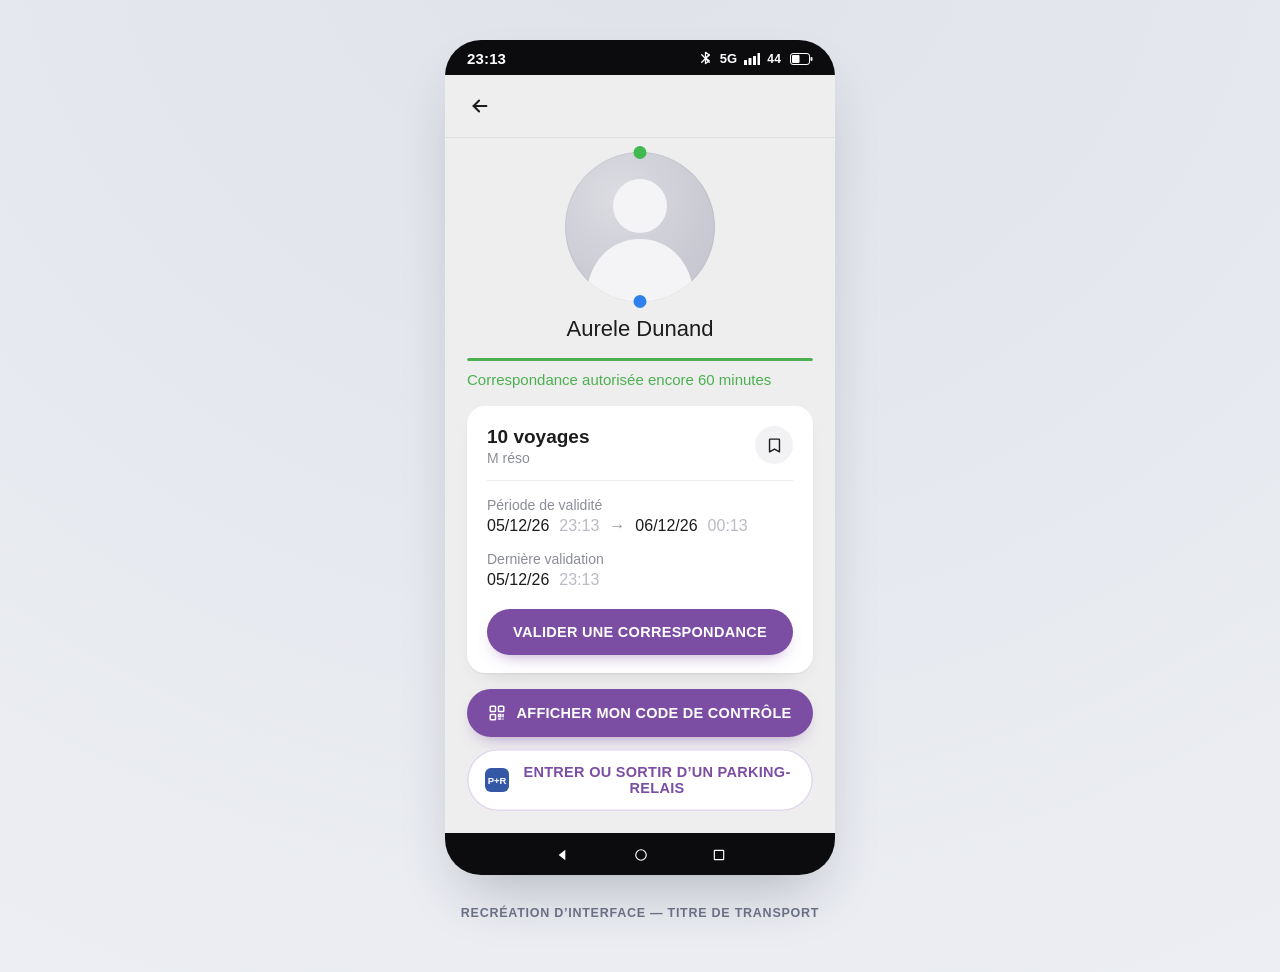
==== pass.html @ 6a15a792 "Start" ====
<!doctype html>
<html lang="fr">
<head>
  <meta charset="UTF-8">
  <meta name="viewport" content="width=device-width, initial-scale=1.0">
  <title>Titre de Transport</title>
  <link rel="stylesheet" href="style.css">
</head>
<body>

  <div class="stage">
    <div class="phone" id="phone">

      <div class="statusbar">
        <span id="clock">18:36</span>
        <div class="icons">
          <svg width="15" height="15" viewBox="0 0 24 24" fill="none" stroke="currentColor" stroke-width="2" stroke-linecap="round" stroke-linejoin="round" aria-hidden="true"><path d="M12 2l6 4.5-6 4.5V2z"/><path d="M12 11l6 4.5-6 4.5V11z"/><path d="M6 6l12 12"/><path d="M18 6L6 18"/></svg>
          <span style="font-size:13px;font-weight:600;">5G</span>
          <svg width="16" height="12" viewBox="0 0 16 12" aria-hidden="true"><rect x="0" y="7" width="3" height="5" rx=".5" fill="#fff"/><rect x="4.5" y="5" width="3" height="7" rx=".5" fill="#fff"/><rect x="9" y="3" width="3" height="9" rx=".5" fill="#fff"/><rect x="13.5" y="0" width="3" height="12" rx=".5" fill="#fff"/></svg>
          <span class="battery-pct">44</span>
          <svg width="23" height="12" viewBox="0 0 23 12" aria-hidden="true"><rect x="0.5" y="0.5" width="19" height="11" rx="2.5" stroke="#fff" fill="none"/><rect x="2" y="2" width="7.5" height="8" rx="1" fill="#fff"/><rect x="20.5" y="4" width="2" height="4" rx="1" fill="#fff"/></svg>
        </div>
      </div>

      <div class="app-header">
        <a class="back-btn" href="index.html" aria-label="Retour à l&rsquo;accueil">
          <svg width="22" height="22" viewBox="0 0 24 24" fill="none" stroke="currentColor" stroke-width="2.2" stroke-linecap="round" stroke-linejoin="round"><path d="M19 12H5"/><path d="M11 18l-6-6 6-6"/></svg>
        </a>
      </div>

      <div class="app-body">
        <div class="avatar-wrap">
          <div class="avatar-ring">
            <div class="avatar-circle" role="img" aria-label="Photo du voyageur non renseignée">
              <svg class="avatar-glyph" viewBox="0 0 100 100" aria-hidden="true">
                <circle cx="50" cy="36" r="18"/>
                <path d="M14 100c0-26 16-42 36-42s36 16 36 42z"/>
              </svg>
            </div>
            <div class="avatar-orbit" id="dotsOrbit">
              <span class="avatar-dot dot-green top"></span>
              <span class="avatar-dot dot-blue bottom"></span>
            </div>
          </div>
          <p class="traveler-name">Aurele Dunand</p>
        </div>

        <div class="validity-track"><div class="validity-fill" id="validityFill"></div></div>
        <p class="validity-text" id="validityText">Correspondance autorisée encore 59 minutes</p>

        <div class="card">
          <div class="card-top">
            <div>
              <div class="card-title">10 voyages</div>
              <div class="card-subtitle">M réso</div>
            </div>
            <button class="bookmark-btn" type="button" id="bookmarkBtn" aria-pressed="false" aria-label="Enregistrer ce titre">
              <svg width="17" height="17" viewBox="0 0 24 24" fill="none" stroke="currentColor" stroke-width="2" stroke-linecap="round" stroke-linejoin="round"><path d="M6 3h12a1 1 0 0 1 1 1v17l-7-4-7 4V4a1 1 0 0 1 1-1z"/></svg>
            </button>
          </div>

          <div class="divider"></div>

          <p class="field-label">Période de validité</p>
          <p class="field-value" id="periodValue">
            <span>27/07/26</span><span class="sep">18:36</span>
            <span class="arrow">→</span>
            <span>27/07/26</span><span class="sep">19:36</span>
          </p>

          <p class="field-label">Dernière validation</p>
          <p class="field-value" id="lastValidation" style="margin-bottom:20px;">
            <span>27/07/26</span><span class="sep">18:36</span>
          </p>

          <button class="btn btn-purple" type="button" id="correspondanceBtn">VALIDER UNE CORRESPONDANCE</button>
        </div>

        <div class="actions">
          <button class="btn btn-purple" type="button" id="qrBtn">
            <svg width="18" height="18" viewBox="0 0 24 24" fill="none" stroke="currentColor" stroke-width="2" stroke-linecap="round" stroke-linejoin="round"><rect x="3" y="3" width="7" height="7" rx="1"/><rect x="14" y="3" width="7" height="7" rx="1"/><rect x="3" y="14" width="7" height="7" rx="1"/><path d="M14 14h3v3h-3z"/><path d="M20 14v3"/><path d="M14 20h3"/><path d="M20 20h.01"/></svg>
            AFFICHER MON CODE DE CONTRÔLE
          </button>
          <button class="btn btn-ghost" type="button" id="parkingBtn">
            <span class="parking-icon">P+R</span>
            ENTRER OU SORTIR D&rsquo;UN PARKING-RELAIS
          </button>
        </div>
      </div>

      <div class="navbar">
        <svg width="16" height="16" viewBox="0 0 24 24" fill="#fff" aria-hidden="true"><path d="M17 4L7 12l10 8V4z"/></svg>
        <svg width="14" height="14" viewBox="0 0 24 24" fill="none" stroke="#fff" stroke-width="2" aria-hidden="true"><circle cx="12" cy="12" r="9"/></svg>
        <svg width="14" height="14" viewBox="0 0 24 24" fill="none" stroke="#fff" stroke-width="2" aria-hidden="true"><rect x="4" y="4" width="16" height="16" rx="1"/></svg>
      </div>
    </div>

    <p class="stage-caption">Recréation d&rsquo;interface &mdash; titre de transport</p>
  </div>

  <div class="qr-overlay" id="qrOverlay">
    <div class="qr-card">
      <h2>Code de contrôle</h2>
      <p>Présentez cet écran à l&rsquo;agent de contrôle</p>
      <div class="qr-grid" id="qrGrid" aria-hidden="true"></div>
      <button class="qr-close" type="button" id="qrClose">FERMER</button>
    </div>
  </div>

  <script src="script.js"></script>
</body>
</html>
---- style.css ----
:root{
  --page-bg-1:#eef0f4;
  --page-bg-2:#dfe2ea;
  --page-ink:#33364a;
  --page-sub:#6b6f85;
  --phone-shadow: rgba(30,32,50,.28);
}
@media (prefers-color-scheme: dark){
  :root:not([data-theme="light"]){
    --page-bg-1:#14151c;
    --page-bg-2:#0b0c11;
    --page-ink:#e7e8f0;
    --page-sub:#9497ab;
    --phone-shadow: rgba(0,0,0,.6);
  }
}
:root[data-theme="dark"]{
  --page-bg-1:#14151c;
  --page-bg-2:#0b0c11;
  --page-ink:#e7e8f0;
  --page-sub:#9497ab;
  --phone-shadow: rgba(0,0,0,.6);
}

*{box-sizing:border-box;}
body{
  margin:0;
  min-height:100dvh;
  display:flex;
  align-items:center;
  justify-content:center;
  padding:40px 16px;
  background:
    radial-gradient(120% 140% at 50% -10%, var(--page-bg-2), var(--page-bg-1));
  font-family: "Segoe UI", Roboto, "Helvetica Neue", Arial, sans-serif;
}

.stage{
  display:flex;
  flex-direction:column;
  align-items:center;
  gap:18px;
}
.stage-caption{
  color:var(--page-sub);
  font-size:12.5px;
  letter-spacing:.06em;
  text-transform:uppercase;
  font-weight:600;
}

/* ---------- Phone shell (fixed light UI, like a real screenshot) ---------- */
.phone{
  width:min(390px, 92vw);
  border-radius:36px;
  overflow:hidden;
  background:#eeeeee;
  box-shadow: 0 30px 60px -20px var(--phone-shadow), 0 2px 0 rgba(255,255,255,.04) inset;
  display:flex;
  flex-direction:column;
}

/* Status bar */
.statusbar{
  background:#0c0c0e;
  color:#fff;
  display:flex;
  align-items:center;
  justify-content:space-between;
  padding:10px 22px 8px;
  font-size:15px;
  font-weight:600;
  letter-spacing:.01em;
}
.statusbar .icons{
  display:flex;
  align-items:center;
  gap:7px;
}
.statusbar svg{ display:block; }
.battery-pct{ font-size:12px; font-weight:700; margin-right:2px; }

/* App header */
.app-header{
  background:#eeeeee;
  padding:14px 18px;
  border-bottom:1px solid #e0e0e0;
}
.back-btn{
  width:34px; height:34px;
  display:flex; align-items:center; justify-content:center;
  background:none; border:none; padding:0; cursor:pointer;
  color:#1c1c1e;
  text-decoration:none;
  border-radius:50%;
}
.back-btn:hover{ background:rgba(0,0,0,.06); }
.back-btn:focus-visible{ outline:2px solid #7c4ea3; outline-offset:2px; }

/* Body */
.app-body{
  background:#eeeeee;
  padding:8px 22px 22px;
  display:flex;
  flex-direction:column;
  flex:1;
}

.avatar-wrap{
  display:flex;
  flex-direction:column;
  align-items:center;
  padding-top:6px;
}
.avatar-ring{
  position:relative;
  width:150px;
  height:150px;
}
.avatar-circle{
  width:100%;
  height:100%;
  border-radius:50%;
  overflow:hidden;
  background: radial-gradient(circle at 35% 30%, #dcdde2, #c7c8d1 70%);
  box-shadow: inset 0 0 0 1px rgba(0,0,0,.05);
}
.avatar-glyph{
  width:100%;
  height:100%;
  fill:#f4f4f6;
}
.avatar-orbit{
  position:absolute;
  inset:0;
  animation: avatar-orbit-spin 2s linear infinite;
}
.avatar-orbit.dragging{
  position:fixed;
  inset:auto;
  pointer-events:none;
  z-index:60;
}
@keyframes avatar-orbit-spin{
  from{ transform:rotate(0deg); }
  to{ transform:rotate(360deg); }
}
.avatar-dot{
  position:absolute;
  left:50%;
  width:13px; height:13px;
  border-radius:50%;
  transform:translateX(-50%);
}
.avatar-dot.top{ top:-6px; }
.avatar-dot.bottom{ bottom:-6px; }
.avatar-dot.dot-green{ background:#3fb950; }
.avatar-dot.dot-blue{ background:#2f80ed; }

.traveler-name{
  margin:14px 0 0;
  font-size:22px;
  font-weight:500;
  color:#1c1c1e;
}

.validity-track{
  width:100%;
  height:3px;
  background:#dcdde2;
  border-radius:2px;
  margin:16px 0 10px;
  overflow:hidden;
}
.validity-fill{
  height:100%;
  width:6%;
  background:#4caf50;
  border-radius:2px;
  transition:width .6s ease;
}
.validity-text{
  color:#4caf50;
  font-size:15px;
  font-weight:500;
  margin:0 0 18px;
}

/* Card */
.card{
  background:#ffffff;
  border-radius:18px;
  padding:20px 20px 18px;
  box-shadow: 0 1px 2px rgba(20,20,30,.05), 0 10px 24px -18px rgba(20,20,30,.3);
}
.card-top{
  display:flex;
  align-items:flex-start;
  justify-content:space-between;
}
.card-title{
  font-size:19px;
  font-weight:600;
  color:#1c1c1e;
}
.card-subtitle{
  font-size:14px;
  color:#8b8d97;
  margin-top:2px;
}
.bookmark-btn{
  width:38px; height:38px;
  border-radius:50%;
  border:none;
  background:#f2f2f4;
  color:#1c1c1e;
  display:flex; align-items:center; justify-content:center;
  cursor:pointer;
}
.bookmark-btn:hover{ background:#e8e8ec; }
.bookmark-btn[aria-pressed="true"]{ background:#efe4f5; color:#7c4ea3; }
.bookmark-btn:focus-visible{ outline:2px solid #7c4ea3; outline-offset:2px; }

.divider{
  height:1px;
  background:#ececef;
  margin:14px 0 16px;
}

.field-label{
  font-size:14px;
  color:#8b8d97;
  margin:0 0 4px;
}
.field-value{
  font-size:16px;
  color:#1c1c1e;
  font-variant-numeric: tabular-nums;
  display:flex;
  align-items:center;
  gap:10px;
  margin:0 0 16px;
}
.field-value .arrow{ color:#8b8d97; }
.field-value .sep{ color:#b9bac2; font-weight:400; }

.btn{
  appearance:none;
  border:none;
  cursor:pointer;
  font-family:inherit;
  font-size:14.5px;
  font-weight:700;
  letter-spacing:.02em;
  border-radius:999px;
  padding:15px 18px;
  width:100%;
  display:flex;
  align-items:center;
  justify-content:center;
  gap:10px;
  transition: transform .12s ease, background .15s ease, box-shadow .15s ease;
}
.btn:active{ transform:scale(.98); }
.btn:focus-visible{ outline:2px solid #1c1c1e; outline-offset:3px; }

.btn-purple{
  background:#7c4ea3;
  color:#fff;
  box-shadow: 0 8px 18px -10px rgba(124,78,163,.7);
}
.btn-purple:hover{ background:#734692; }

.btn-ghost{
  background:#ffffff;
  color:#7c4ea3;
  box-shadow: inset 0 0 0 1.5px #e3d7ec;
}
.btn-ghost:hover{ background:#faf6fc; }

.actions{
  display:flex;
  flex-direction:column;
  gap:12px;
  margin-top:16px;
}

.parking-icon{
  width:24px; height:24px;
  border-radius:6px;
  background:#3457a6;
  color:#fff;
  font-size:9.5px;
  font-weight:800;
  display:flex; align-items:center; justify-content:center;
  letter-spacing:0;
  flex:none;
}

/* ---------- Home screen ---------- */
.home-header{
  background:#eeeeee;
  padding:20px 22px 4px;
  display:flex;
  align-items:center;
  gap:10px;
}
.home-mark{
  width:34px; height:34px;
  border-radius:9px;
  background:#7c4ea3;
  color:#fff;
  display:flex; align-items:center; justify-content:center;
  flex:none;
}
.home-brand{
  font-size:17px;
  font-weight:700;
  color:#1c1c1e;
  letter-spacing:.01em;
}

.home-body{
  background:#eeeeee;
  padding:18px 22px 26px;
  display:flex;
  flex-direction:column;
  flex:1;
}

.home-hero{
  display:flex;
  flex-direction:column;
  align-items:center;
  text-align:center;
  padding:18px 6px 26px;
}
.home-icon{
  width:104px; height:104px;
  border-radius:50%;
  background:radial-gradient(circle at 35% 30%, #efe4f5, #ddc7ea 70%);
  display:flex; align-items:center; justify-content:center;
  color:#7c4ea3;
  margin-bottom:20px;
}
.home-greeting{
  font-size:21px;
  font-weight:600;
  color:#1c1c1e;
  margin:0 0 8px;
}
.home-sub{
  font-size:14.5px;
  color:#8b8d97;
  margin:0;
  max-width:26ch;
  line-height:1.5;
}

.home-card{
  background:#ffffff;
  border-radius:18px;
  padding:20px;
  box-shadow: 0 1px 2px rgba(20,20,30,.05), 0 10px 24px -18px rgba(20,20,30,.3);
  display:flex;
  align-items:center;
  gap:14px;
  margin-bottom:16px;
}
.home-card-icon{
  width:44px; height:44px;
  border-radius:12px;
  background:#f2f2f4;
  color:#7c4ea3;
  display:flex; align-items:center; justify-content:center;
  flex:none;
}
.home-card-title{
  font-size:15.5px;
  font-weight:600;
  color:#1c1c1e;
  margin:0 0 2px;
}
.home-card-sub{
  font-size:13px;
  color:#8b8d97;
  margin:0;
}

.home-actions{
  margin-top:auto;
  padding-top:8px;
}
.home-actions a.btn{
  text-decoration:none;
}

/* Bottom nav (Android) */
.navbar{
  background:#0c0c0e;
  display:flex;
  align-items:center;
  justify-content:center;
  gap:64px;
  padding:14px 0 12px;
}
.navbar svg{ display:block; }

/* QR overlay */
.qr-overlay{
  position:fixed;
  inset:0;
  background:rgba(10,10,14,.55);
  display:flex;
  align-items:center;
  justify-content:center;
  padding:24px;
  opacity:0;
  pointer-events:none;
  transition:opacity .18s ease;
  z-index:20;
}
.qr-overlay.open{ opacity:1; pointer-events:auto; }
.qr-card{
  background:#fff;
  border-radius:20px;
  padding:28px 26px 24px;
  width:min(300px, 100%);
  text-align:center;
  transform: translateY(8px);
  transition: transform .18s ease;
}
.qr-overlay.open .qr-card{ transform:translateY(0); }
.qr-card h2{
  font-size:16px;
  margin:0 0 4px;
  color:#1c1c1e;
  font-weight:600;
}
.qr-card p{
  font-size:13px;
  color:#8b8d97;
  margin:0 0 18px;
}
.qr-grid{
  width:180px; height:180px;
  margin:0 auto 18px;
  background:#1c1c1e;
  border-radius:10px;
  display:grid;
  grid-template-columns:repeat(9,1fr);
  grid-template-rows:repeat(9,1fr);
  padding:12px;
  gap:2px;
}
.qr-grid i{ background:#fff; border-radius:1px; }
.qr-grid i:nth-child(odd){ background:#1c1c1e; }
.qr-close{
  border:none;
  background:#f2f2f4;
  color:#1c1c1e;
  font-weight:700;
  font-size:13.5px;
  padding:11px 18px;
  border-radius:999px;
  cursor:pointer;
  width:100%;
}
.qr-close:hover{ background:#e8e8ec; }

@media (prefers-reduced-motion: reduce){
  *{ transition-duration:.001ms !important; animation-duration:.001ms !important; }
  .avatar-orbit{ animation-duration:3s !important; }
}
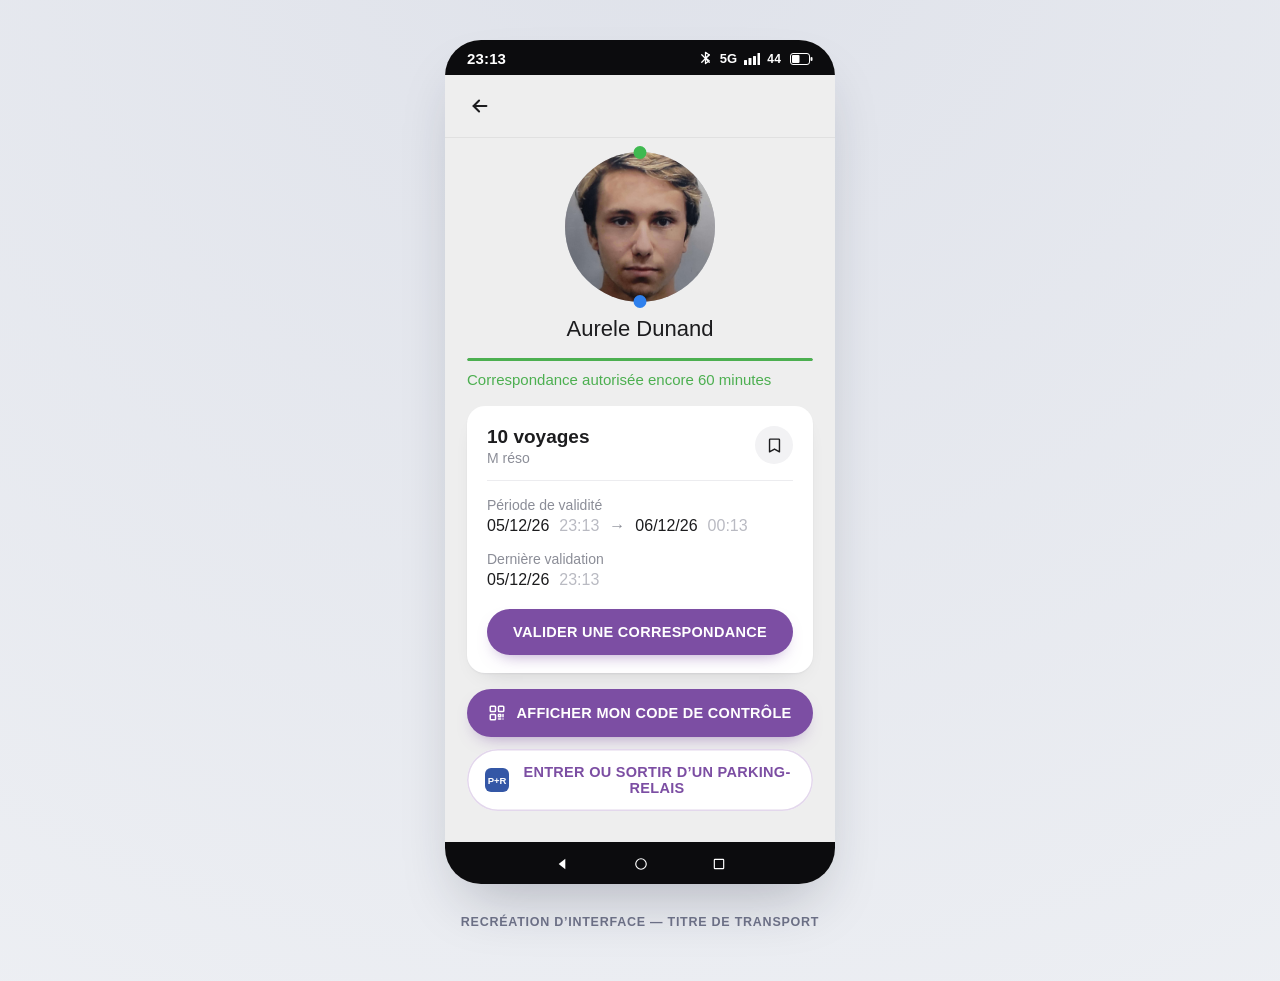
==== commit cc314da1: "All" ====
--- a/pass.html
+++ b/pass.html
@@ -31,11 +31,8 @@
       <div class="app-body">
         <div class="avatar-wrap">
           <div class="avatar-ring">
-            <div class="avatar-circle" role="img" aria-label="Photo du voyageur non renseignée">
-              <svg class="avatar-glyph" viewBox="0 0 100 100" aria-hidden="true">
-                <circle cx="50" cy="36" r="18"/>
-                <path d="M14 100c0-26 16-42 36-42s36 16 36 42z"/>
-              </svg>
+            <div class="avatar-circle">
+              <img class="avatar-photo" src="assets/avatar.jpg" alt="Photo du voyageur">
             </div>
             <div class="avatar-orbit" id="dotsOrbit">
               <span class="avatar-dot dot-green top"></span>
--- a/style.css
+++ b/style.css
@@ -52,6 +52,7 @@
 /* ---------- Phone shell (fixed light UI, like a real screenshot) ---------- */
 .phone{
   width:min(390px, 92vw);
+  min-height:844px;
   border-radius:36px;
   overflow:hidden;
   background:#eeeeee;
@@ -129,6 +130,12 @@
   width:100%;
   height:100%;
   fill:#f4f4f6;
+}
+.avatar-photo{
+  width:100%;
+  height:100%;
+  object-fit:cover;
+  display:block;
 }
 .avatar-orbit{
   position:absolute;
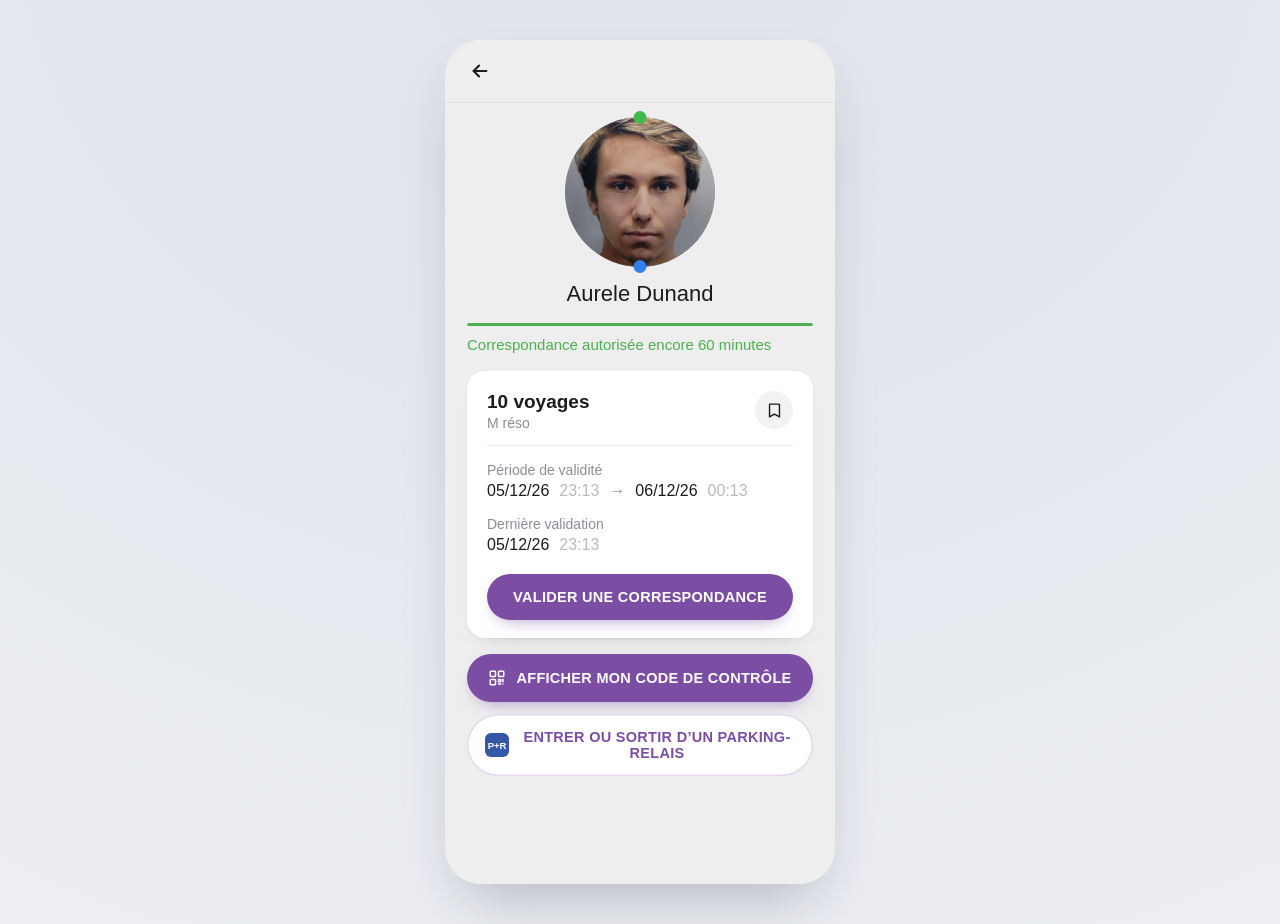
==== commit 72603a02: "retrait cadre mobile" ====
--- a/pass.html
+++ b/pass.html
@@ -2,7 +2,8 @@
 <html lang="fr">
 <head>
   <meta charset="UTF-8">
-  <meta name="viewport" content="width=device-width, initial-scale=1.0">
+  <meta name="viewport" content="width=device-width, initial-scale=1.0, viewport-fit=cover">
+  <meta name="theme-color" content="#0c0c0e">
   <title>Titre de Transport</title>
   <link rel="stylesheet" href="style.css">
 </head>
@@ -10,17 +11,6 @@
 
   <div class="stage">
     <div class="phone" id="phone">
-
-      <div class="statusbar">
-        <span id="clock">18:36</span>
-        <div class="icons">
-          <svg width="15" height="15" viewBox="0 0 24 24" fill="none" stroke="currentColor" stroke-width="2" stroke-linecap="round" stroke-linejoin="round" aria-hidden="true"><path d="M12 2l6 4.5-6 4.5V2z"/><path d="M12 11l6 4.5-6 4.5V11z"/><path d="M6 6l12 12"/><path d="M18 6L6 18"/></svg>
-          <span style="font-size:13px;font-weight:600;">5G</span>
-          <svg width="16" height="12" viewBox="0 0 16 12" aria-hidden="true"><rect x="0" y="7" width="3" height="5" rx=".5" fill="#fff"/><rect x="4.5" y="5" width="3" height="7" rx=".5" fill="#fff"/><rect x="9" y="3" width="3" height="9" rx=".5" fill="#fff"/><rect x="13.5" y="0" width="3" height="12" rx=".5" fill="#fff"/></svg>
-          <span class="battery-pct">44</span>
-          <svg width="23" height="12" viewBox="0 0 23 12" aria-hidden="true"><rect x="0.5" y="0.5" width="19" height="11" rx="2.5" stroke="#fff" fill="none"/><rect x="2" y="2" width="7.5" height="8" rx="1" fill="#fff"/><rect x="20.5" y="4" width="2" height="4" rx="1" fill="#fff"/></svg>
-        </div>
-      </div>
 
       <div class="app-header">
         <a class="back-btn" href="index.html" aria-label="Retour à l&rsquo;accueil">
@@ -84,15 +74,7 @@
           </button>
         </div>
       </div>
-
-      <div class="navbar">
-        <svg width="16" height="16" viewBox="0 0 24 24" fill="#fff" aria-hidden="true"><path d="M17 4L7 12l10 8V4z"/></svg>
-        <svg width="14" height="14" viewBox="0 0 24 24" fill="none" stroke="#fff" stroke-width="2" aria-hidden="true"><circle cx="12" cy="12" r="9"/></svg>
-        <svg width="14" height="14" viewBox="0 0 24 24" fill="none" stroke="#fff" stroke-width="2" aria-hidden="true"><rect x="4" y="4" width="16" height="16" rx="1"/></svg>
-      </div>
     </div>
-
-    <p class="stage-caption">Recréation d&rsquo;interface &mdash; titre de transport</p>
   </div>
 
   <div class="qr-overlay" id="qrOverlay">
@@ -104,6 +86,7 @@
     </div>
   </div>
 
+  <script src="fullscreen.js"></script>
   <script src="script.js"></script>
 </body>
 </html>
--- a/style.css
+++ b/style.css
@@ -41,14 +41,6 @@
   align-items:center;
   gap:18px;
 }
-.stage-caption{
-  color:var(--page-sub);
-  font-size:12.5px;
-  letter-spacing:.06em;
-  text-transform:uppercase;
-  font-weight:600;
-}
-
 /* ---------- Phone shell (fixed light UI, like a real screenshot) ---------- */
 .phone{
   width:min(390px, 92vw);
@@ -60,26 +52,6 @@
   display:flex;
   flex-direction:column;
 }
-
-/* Status bar */
-.statusbar{
-  background:#0c0c0e;
-  color:#fff;
-  display:flex;
-  align-items:center;
-  justify-content:space-between;
-  padding:10px 22px 8px;
-  font-size:15px;
-  font-weight:600;
-  letter-spacing:.01em;
-}
-.statusbar .icons{
-  display:flex;
-  align-items:center;
-  gap:7px;
-}
-.statusbar svg{ display:block; }
-.battery-pct{ font-size:12px; font-weight:700; margin-right:2px; }
 
 /* App header */
 .app-header{
@@ -402,17 +374,6 @@
   text-decoration:none;
 }
 
-/* Bottom nav (Android) */
-.navbar{
-  background:#0c0c0e;
-  display:flex;
-  align-items:center;
-  justify-content:center;
-  gap:64px;
-  padding:14px 0 12px;
-}
-.navbar svg{ display:block; }
-
 /* QR overlay */
 .qr-overlay{
   position:fixed;
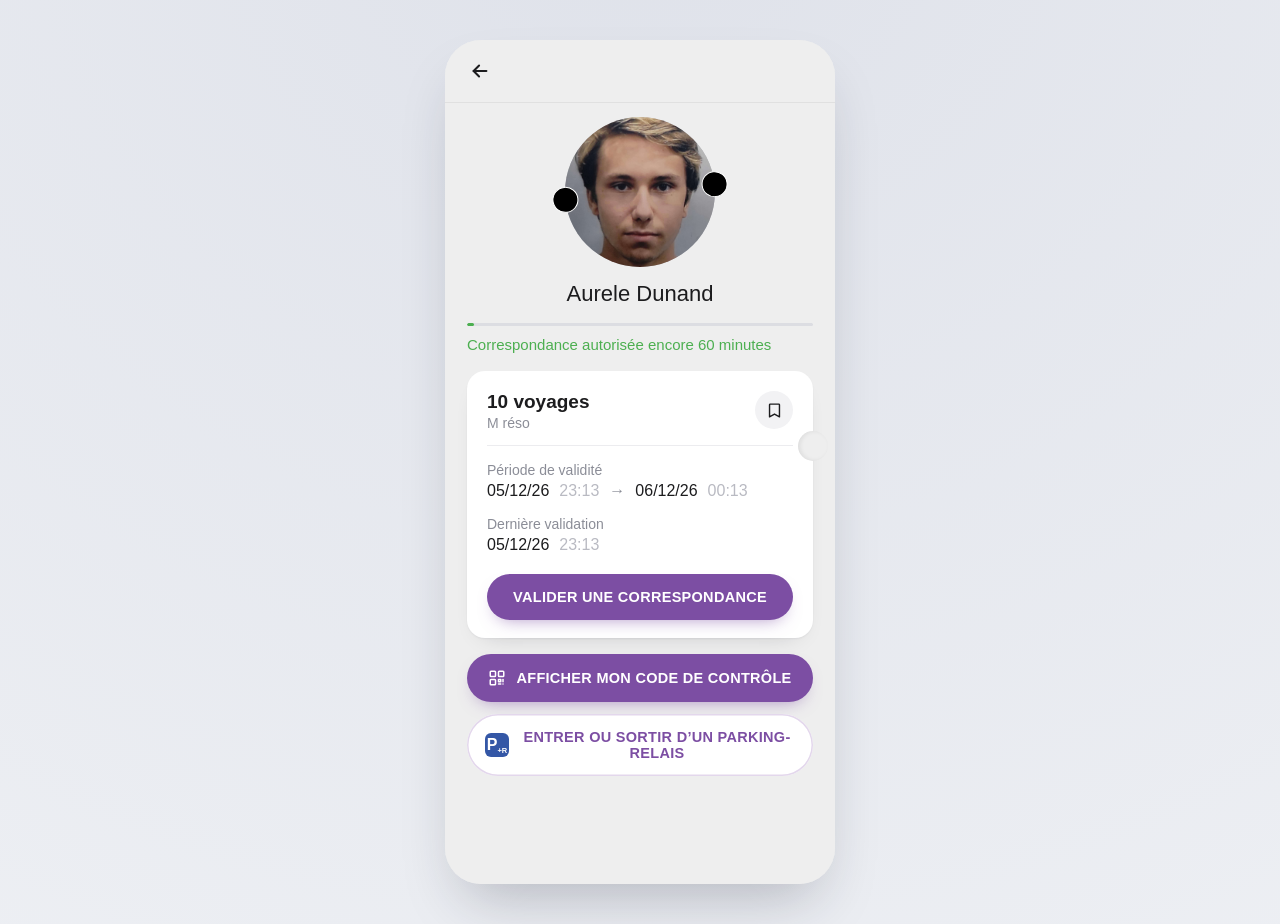
==== commit 0f1a3dea: "Police, demi cercle" ====
--- a/pass.html
+++ b/pass.html
@@ -69,7 +69,7 @@
             AFFICHER MON CODE DE CONTRÔLE
           </button>
           <button class="btn btn-ghost" type="button" id="parkingBtn">
-            <span class="parking-icon">P+R</span>
+            <span class="parking-icon">P<span class="parking-icon-r">+R</span></span>
             ENTRER OU SORTIR D&rsquo;UN PARKING-RELAIS
           </button>
         </div>
--- a/style.css
+++ b/style.css
@@ -53,6 +53,32 @@
   flex-direction:column;
 }
 
+/* Sur téléphone, la page occupe tout l'écran (sans marge, sans coins arrondis, sans scroll),
+   que le plein écran navigateur (masquage de la barre d'adresse) aboutisse ou non : on ne peut
+   pas compter sur l'API Fullscreen, dont le succès varie selon les appareils/navigateurs. */
+@media (max-width: 480px){
+  html, body{
+    height:100%;
+    overflow:hidden;
+    overscroll-behavior:none;
+  }
+  body{
+    padding:0;
+    min-height:100dvh;
+  }
+  .stage{
+    gap:0;
+    height:100%;
+  }
+  .phone{
+    width:100vw;
+    height:100dvh;
+    min-height:100dvh;
+    border-radius:0;
+    box-shadow:none;
+  }
+}
+
 /* App header */
 .app-header{
   background:#eeeeee;
@@ -112,7 +138,6 @@
 .avatar-orbit{
   position:absolute;
   inset:0;
-  animation: avatar-orbit-spin 2s linear infinite;
 }
 .avatar-orbit.dragging{
   position:fixed;
@@ -120,21 +145,18 @@
   pointer-events:none;
   z-index:60;
 }
-@keyframes avatar-orbit-spin{
-  from{ transform:rotate(0deg); }
-  to{ transform:rotate(360deg); }
-}
 .avatar-dot{
   position:absolute;
   left:50%;
-  width:13px; height:13px;
-  border-radius:50%;
+  width:26px; height:26px;
+  border-radius:50%;
+  border:1px solid #fff;
   transform:translateX(-50%);
 }
-.avatar-dot.top{ top:-6px; }
-.avatar-dot.bottom{ bottom:-6px; }
-.avatar-dot.dot-green{ background:#3fb950; }
-.avatar-dot.dot-blue{ background:#2f80ed; }
+.avatar-dot.top{ top:-13px; }
+.avatar-dot.bottom{ bottom:-13px; }
+.avatar-dot.dot-green{ background:#000; }
+.avatar-dot.dot-blue{ background:#000; }
 
 .traveler-name{
   margin:14px 0 0;
@@ -161,7 +183,7 @@
 .validity-text{
   color:#4caf50;
   font-size:15px;
-  font-weight:500;
+  font-weight:400;
   margin:0 0 18px;
 }
 
@@ -201,9 +223,22 @@
 .bookmark-btn:focus-visible{ outline:2px solid #7c4ea3; outline-offset:2px; }
 
 .divider{
+  position:relative;
   height:1px;
   background:#ececef;
   margin:14px 0 16px;
+}
+.divider::after{
+  content:'';
+  position:absolute;
+  top:50%;
+  right:-35px;
+  transform:translateY(-50%);
+  width:30px;
+  height:30px;
+  border-radius:50%;
+  background:#eeeeee;
+  box-shadow: inset 2px 0 4px rgba(20,20,30,.08);
 }
 
 .field-label{
@@ -229,7 +264,7 @@
   cursor:pointer;
   font-family:inherit;
   font-size:14.5px;
-  font-weight:700;
+  font-weight:600;
   letter-spacing:.02em;
   border-radius:999px;
   padding:15px 18px;
@@ -269,11 +304,17 @@
   border-radius:6px;
   background:#3457a6;
   color:#fff;
-  font-size:9.5px;
+  font-size:16px;
   font-weight:800;
   display:flex; align-items:center; justify-content:center;
   letter-spacing:0;
   flex:none;
+}
+.parking-icon-r{
+  font-size:7.5px;
+  font-weight:700;
+  align-self:flex-end;
+  margin-bottom:2px;
 }
 
 /* ---------- Home screen ---------- */
@@ -438,5 +479,4 @@
 
 @media (prefers-reduced-motion: reduce){
   *{ transition-duration:.001ms !important; animation-duration:.001ms !important; }
-  .avatar-orbit{ animation-duration:3s !important; }
-}
+}
